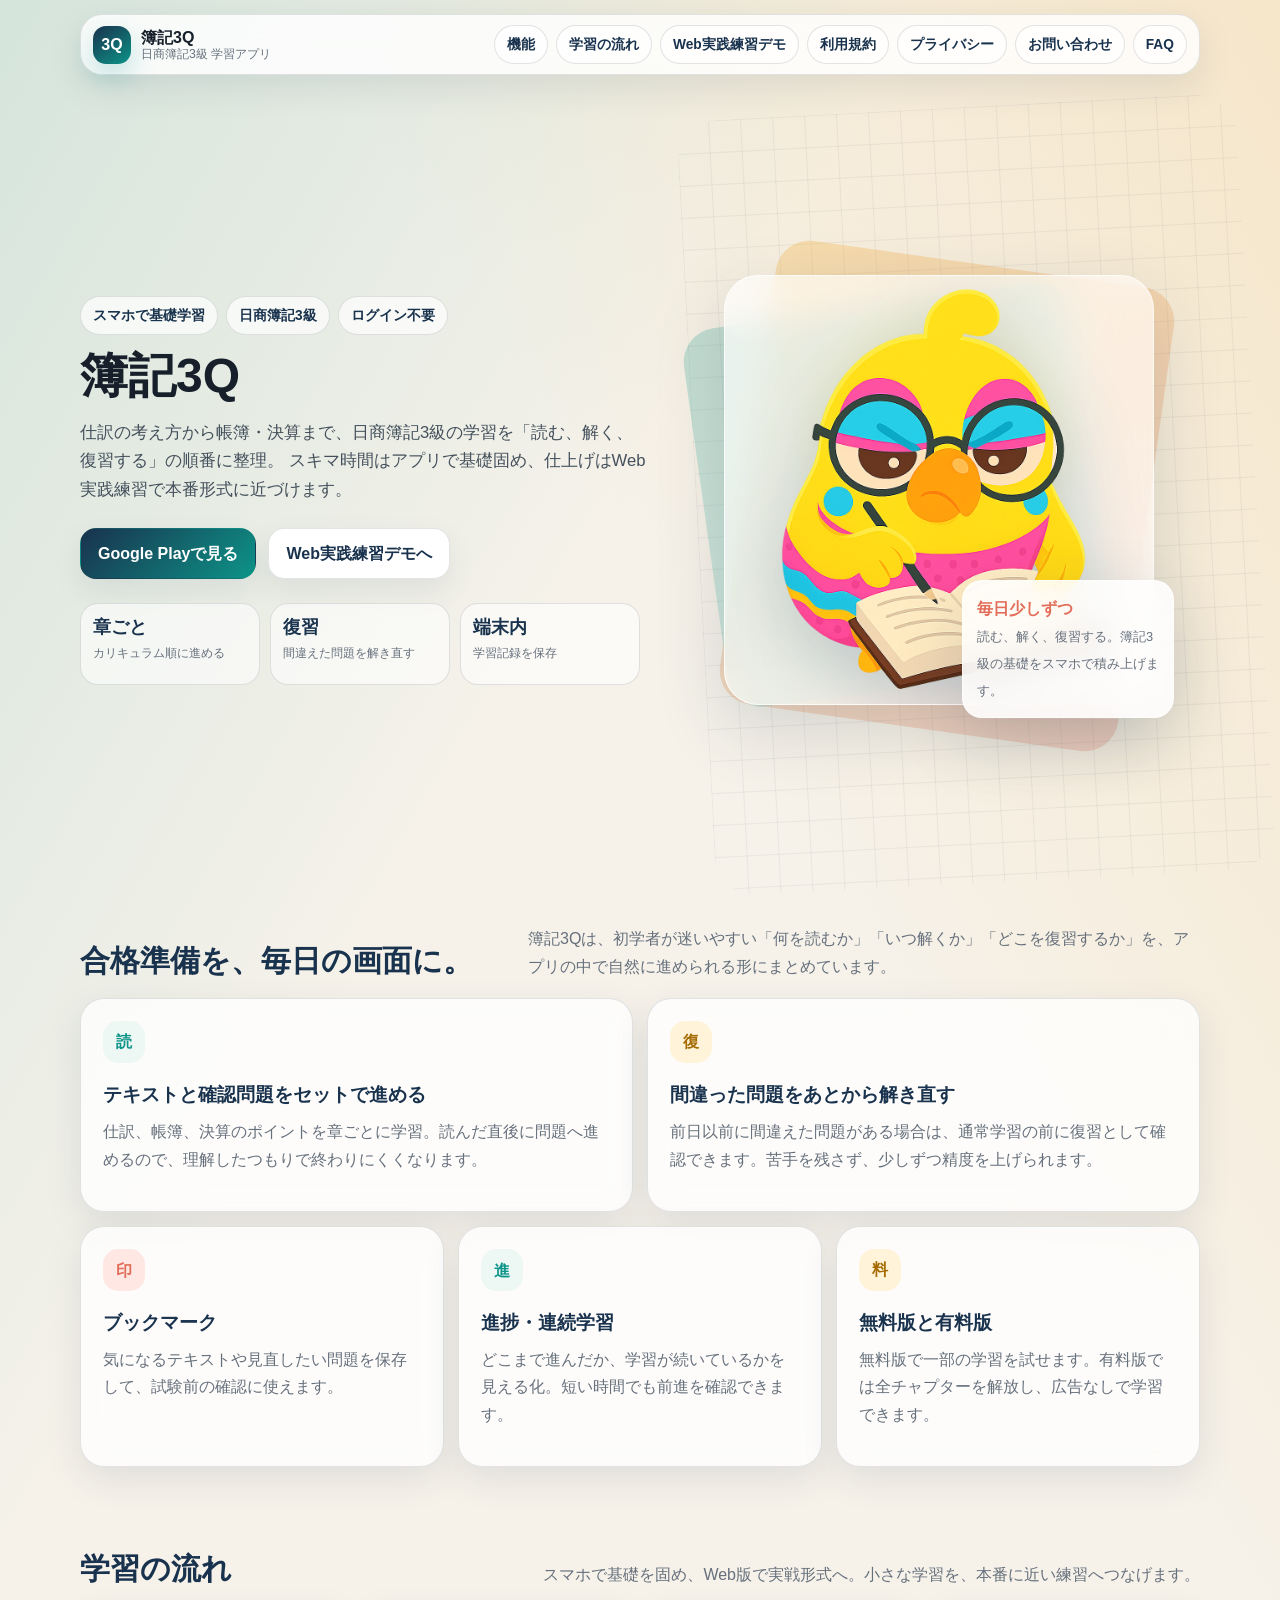
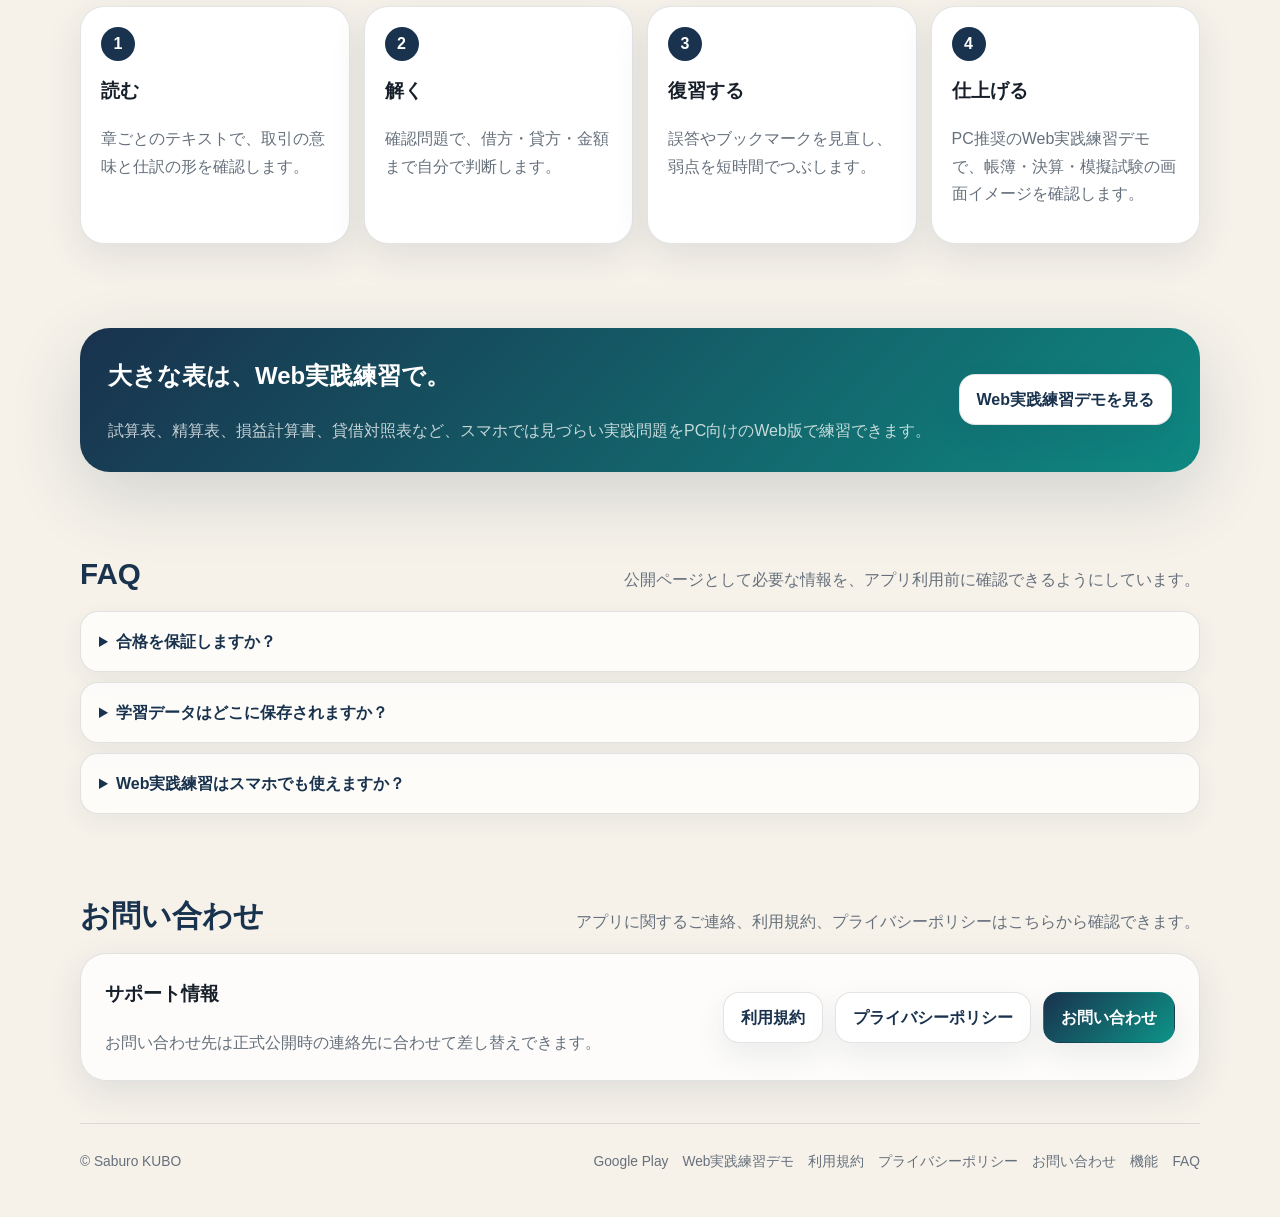
==== app.html @ 88e7c336 "Update web practice demo nav label" ====
<!doctype html>
<html lang="ja">
  <head>
    <meta charset="utf-8">
    <meta name="viewport" content="width=device-width, initial-scale=1, viewport-fit=cover">
    <meta name="color-scheme" content="light">
    <meta name="theme-color" content="#f6f2ea">
    <title>簿記3Q | スマホで学べる日商簿記3級アプリ</title>
    <meta
      name="description"
      content="簿記3Qは、日商簿記3級をスマホで基礎から学べる学習アプリです。カリキュラム学習、確認問題、復習、ブックマーク、Web実践練習への導線を備えています。"
    >
    <style>
      :root {
        color-scheme: light;
        --bg: #f6f2ea;
        --ink: #17202a;
        --muted: #66707c;
        --surface: rgba(255, 255, 255, 0.78);
        --surface-solid: #ffffff;
        --line: rgba(23, 32, 42, 0.12);
        --navy: #19324d;
        --teal: #0d9488;
        --amber: #f5b84b;
        --coral: #e26d5a;
        --mint: #bdebdc;
        --shadow: 0 24px 70px rgba(25, 50, 77, 0.16);
        --soft-shadow: 0 12px 36px rgba(25, 50, 77, 0.1);
      }

      * {
        box-sizing: border-box;
      }

      html {
        -webkit-text-size-adjust: 100%;
        text-size-adjust: 100%;
        scroll-behavior: smooth;
      }

      body {
        margin: 0;
        color: var(--ink);
        background:
          linear-gradient(120deg, rgba(13, 148, 136, 0.14), transparent 32%),
          linear-gradient(240deg, rgba(245, 184, 75, 0.2), transparent 34%),
          var(--bg);
        font-family: -apple-system, BlinkMacSystemFont, "Segoe UI", Roboto, Helvetica, Arial, "Hiragino Kaku Gothic ProN", "Noto Sans JP", "Yu Gothic", sans-serif;
        line-height: 1.7;
      }

      a {
        color: inherit;
        text-decoration: none;
      }

      a:hover {
        text-decoration: underline;
      }

      .wrap {
        width: min(1120px, calc(100% - 32px));
        margin: 0 auto;
      }

      .topbar {
        position: sticky;
        top: 12px;
        z-index: 10;
        display: flex;
        align-items: center;
        justify-content: space-between;
        gap: 16px;
        margin: 14px auto 0;
        padding: 10px 12px;
        border: 1px solid var(--line);
        border-radius: 22px;
        background: rgba(255, 255, 255, 0.82);
        box-shadow: var(--soft-shadow);
        backdrop-filter: blur(18px);
      }

      .brand {
        display: flex;
        align-items: center;
        gap: 10px;
        min-width: 0;
      }

      .mark {
        display: grid;
        flex: 0 0 auto;
        place-items: center;
        width: 38px;
        height: 38px;
        border-radius: 13px;
        color: #ffffff;
        background: linear-gradient(145deg, var(--navy), var(--teal));
        font-weight: 900;
        box-shadow: 0 12px 28px rgba(13, 148, 136, 0.24);
      }

      .brand-title {
        display: block;
        overflow: hidden;
        font-weight: 850;
        line-height: 1.2;
        text-overflow: ellipsis;
        white-space: nowrap;
      }

      .brand-sub {
        display: block;
        color: var(--muted);
        font-size: 0.76rem;
        line-height: 1.25;
      }

      .nav {
        display: flex;
        flex-wrap: wrap;
        justify-content: flex-end;
        gap: 8px;
      }

      .nav a,
      .chip {
        display: inline-flex;
        align-items: center;
        justify-content: center;
        gap: 7px;
        min-height: 36px;
        padding: 7px 12px;
        border: 1px solid var(--line);
        border-radius: 999px;
        background: rgba(255, 255, 255, 0.7);
        color: var(--navy);
        font-size: 0.86rem;
        font-weight: 750;
        white-space: nowrap;
      }

      .hero {
        position: relative;
        display: grid;
        grid-template-columns: minmax(0, 1fr);
        gap: 32px;
        min-height: calc(100vh - 92px);
        padding: 56px 0 34px;
        align-items: center;
      }

      .hero::before {
        position: absolute;
        inset: 32px -56px 0 auto;
        z-index: -1;
        width: min(560px, 70vw);
        border-radius: 42px;
        background:
          linear-gradient(rgba(25, 50, 77, 0.06) 1px, transparent 1px),
          linear-gradient(90deg, rgba(25, 50, 77, 0.06) 1px, transparent 1px);
        background-size: 32px 32px;
        content: "";
        transform: rotate(-3deg);
      }

      @media (min-width: 880px) {
        .hero {
          grid-template-columns: 1.04fr 0.96fr;
        }
      }

      .badge-row {
        display: flex;
        flex-wrap: wrap;
        gap: 8px;
        margin-bottom: 14px;
      }

      h1,
      h2,
      h3,
      p {
        margin-top: 0;
      }

      h1 {
        margin-bottom: 16px;
        max-width: 11ch;
        font-size: 3rem;
        line-height: 1.12;
        letter-spacing: 0;
      }

      .hero-copy {
        max-width: 42rem;
        margin-bottom: 22px;
        color: #44505c;
        font-size: 1.04rem;
      }

      .cta-row {
        display: flex;
        flex-wrap: wrap;
        gap: 12px;
        margin: 24px 0 18px;
      }

      .button {
        display: inline-flex;
        align-items: center;
        justify-content: center;
        gap: 8px;
        min-height: 48px;
        padding: 11px 17px;
        border: 1px solid var(--line);
        border-radius: 16px;
        background: var(--surface-solid);
        color: var(--navy);
        font-weight: 850;
        box-shadow: 0 12px 30px rgba(25, 50, 77, 0.08);
      }

      .button.primary {
        border-color: transparent;
        background: linear-gradient(135deg, var(--navy), var(--teal));
        color: #ffffff;
      }

      .trust {
        display: grid;
        grid-template-columns: repeat(3, minmax(0, 1fr));
        gap: 10px;
        max-width: 560px;
        margin-top: 24px;
      }

      .trust div {
        min-height: 82px;
        padding: 12px;
        border: 1px solid var(--line);
        border-radius: 18px;
        background: rgba(255, 255, 255, 0.58);
      }

      .trust b {
        display: block;
        color: var(--navy);
        font-size: 1.12rem;
        line-height: 1.25;
      }

      .trust span {
        color: var(--muted);
        font-size: 0.78rem;
      }

      .visual {
        display: grid;
        place-items: center;
      }

      .mascot-stage {
        position: relative;
        display: grid;
        place-items: center;
        width: min(100%, 470px);
        min-height: 540px;
      }

      .mascot-stage::before,
      .mascot-stage::after {
        position: absolute;
        border-radius: 34px;
        content: "";
      }

      .mascot-stage::before {
        inset: 42px 26px 30px 42px;
        background: linear-gradient(135deg, rgba(245, 184, 75, 0.34), rgba(226, 109, 90, 0.24));
        transform: rotate(8deg);
      }

      .mascot-stage::after {
        inset: 84px 80px 74px 0;
        background: linear-gradient(135deg, rgba(13, 148, 136, 0.22), rgba(189, 235, 220, 0.46));
        transform: rotate(-8deg);
      }

      .mascot-card {
        position: relative;
        z-index: 2;
        display: grid;
        place-items: center;
        width: min(430px, 88vw);
        aspect-ratio: 1;
        border: 1px solid rgba(255, 255, 255, 0.66);
        border-radius: 34px;
        background:
          radial-gradient(circle at 50% 38%, rgba(255, 238, 122, 0.45), transparent 44%),
          rgba(255, 255, 255, 0.62);
        box-shadow: var(--shadow);
        backdrop-filter: blur(16px);
        overflow: hidden;
      }

      .mascot-card img {
        display: block;
        width: 100%;
        height: 100%;
        object-fit: contain;
        filter: drop-shadow(0 24px 38px rgba(25, 50, 77, 0.22));
      }

      .mascot-note {
        position: absolute;
        z-index: 3;
        right: 0;
        bottom: 42px;
        width: min(212px, 48vw);
        padding: 14px;
        border: 1px solid rgba(255, 255, 255, 0.58);
        border-radius: 20px;
        background: rgba(255, 255, 255, 0.86);
        box-shadow: var(--shadow);
        backdrop-filter: blur(16px);
      }

      .mascot-note b {
        display: block;
        color: var(--coral);
      }

      .mascot-note span {
        color: var(--muted);
        font-size: 0.8rem;
      }

      .phone-stage {
        position: relative;
        width: min(100%, 430px);
        min-height: 560px;
      }

      .phone-stage::before,
      .phone-stage::after {
        position: absolute;
        border-radius: 28px;
        content: "";
      }

      .phone-stage::before {
        inset: 60px 22px 18px 66px;
        background: linear-gradient(135deg, rgba(226, 109, 90, 0.28), rgba(245, 184, 75, 0.3));
        transform: rotate(8deg);
      }

      .phone-stage::after {
        inset: 92px 92px 110px 0;
        background: linear-gradient(135deg, rgba(13, 148, 136, 0.22), rgba(189, 235, 220, 0.42));
        transform: rotate(-9deg);
      }

      .phone {
        position: relative;
        z-index: 2;
        width: min(322px, 86vw);
        margin: 0 auto;
        padding: 14px;
        border: 10px solid #111827;
        border-radius: 42px;
        background: #f8fafc;
        box-shadow: 0 34px 86px rgba(25, 50, 77, 0.28);
      }

      .speaker {
        width: 68px;
        height: 6px;
        margin: 0 auto 12px;
        border-radius: 999px;
        background: #202a36;
      }

      .app-screen {
        overflow: hidden;
        min-height: 506px;
        border-radius: 28px;
        background:
          linear-gradient(180deg, rgba(25, 50, 77, 0.96), rgba(25, 50, 77, 0.9) 34%, #f7f2e8 34%);
      }

      .screen-top {
        padding: 24px 18px 22px;
        color: #ffffff;
      }

      .screen-kicker {
        margin: 0 0 8px;
        color: rgba(255, 255, 255, 0.72);
        font-size: 0.76rem;
        font-weight: 750;
      }

      .screen-top h2 {
        margin: 0 0 16px;
        font-size: 1.38rem;
        line-height: 1.25;
      }

      .progress-ring {
        display: grid;
        place-items: center;
        width: 96px;
        height: 96px;
        margin-left: auto;
        border-radius: 50%;
        background:
          radial-gradient(circle at center, #19324d 0 54%, transparent 55%),
          conic-gradient(var(--amber) 0 72%, rgba(255, 255, 255, 0.2) 72% 100%);
        color: #ffffff;
        font-size: 1.5rem;
        font-weight: 900;
      }

      .screen-body {
        display: grid;
        gap: 10px;
        padding: 14px;
      }

      .lesson-card,
      .mini-card {
        border: 1px solid rgba(25, 50, 77, 0.1);
        border-radius: 18px;
        background: rgba(255, 255, 255, 0.9);
        box-shadow: 0 10px 24px rgba(25, 50, 77, 0.08);
      }

      .lesson-card {
        padding: 14px;
      }

      .lesson-card b,
      .mini-card b {
        display: block;
        color: var(--navy);
      }

      .lesson-card span,
      .mini-card span {
        color: var(--muted);
        font-size: 0.78rem;
      }

      .bars {
        display: grid;
        gap: 7px;
        margin-top: 12px;
      }

      .bar {
        height: 8px;
        overflow: hidden;
        border-radius: 999px;
        background: #e3e7ea;
      }

      .bar span {
        display: block;
        height: 100%;
        border-radius: inherit;
        background: linear-gradient(90deg, var(--teal), var(--amber));
      }

      .mini-grid {
        display: grid;
        grid-template-columns: 1fr 1fr;
        gap: 10px;
      }

      .mini-card {
        min-height: 96px;
        padding: 12px;
      }

      .float-note {
        position: absolute;
        z-index: 3;
        right: 0;
        bottom: 72px;
        width: min(190px, 46vw);
        padding: 14px;
        border: 1px solid rgba(255, 255, 255, 0.52);
        border-radius: 20px;
        background: rgba(255, 255, 255, 0.84);
        box-shadow: var(--shadow);
        backdrop-filter: blur(16px);
      }

      .float-note b {
        display: block;
        color: var(--coral);
      }

      .float-note span {
        color: var(--muted);
        font-size: 0.8rem;
      }

      .section {
        padding: 42px 0;
        scroll-margin-top: 100px;
      }

      .section-head {
        display: flex;
        align-items: end;
        justify-content: space-between;
        gap: 16px;
        margin-bottom: 18px;
      }

      .section-head h2 {
        margin-bottom: 0;
        color: var(--navy);
        font-size: 1.85rem;
        line-height: 1.25;
      }

      .section-head p {
        max-width: 42rem;
        margin-bottom: 0;
        color: var(--muted);
      }

      .feature-grid {
        display: grid;
        grid-template-columns: repeat(12, 1fr);
        gap: 14px;
      }

      .feature {
        grid-column: span 12;
        min-height: 210px;
        padding: 22px;
        border: 1px solid var(--line);
        border-radius: 24px;
        background: var(--surface);
        box-shadow: var(--soft-shadow);
        backdrop-filter: blur(14px);
      }

      .feature h3 {
        margin-bottom: 8px;
        color: var(--navy);
        font-size: 1.16rem;
      }

      .feature p,
      .flow p,
      details p {
        color: var(--muted);
      }

      .icon {
        display: grid;
        place-items: center;
        width: 42px;
        height: 42px;
        margin-bottom: 16px;
        border-radius: 15px;
        background: #edf7f4;
        color: var(--teal);
        font-weight: 900;
      }

      .icon.amber {
        background: #fff4d9;
        color: #a66c04;
      }

      .icon.coral {
        background: #ffe8e3;
        color: var(--coral);
      }

      @media (min-width: 760px) {
        .feature.span6 {
          grid-column: span 6;
        }

        .feature.span4 {
          grid-column: span 4;
        }
      }

      .flow-wrap {
        display: grid;
        grid-template-columns: 1fr;
        gap: 14px;
      }

      @media (min-width: 820px) {
        .flow-wrap {
          grid-template-columns: repeat(4, 1fr);
        }
      }

      .flow {
        position: relative;
        min-height: 180px;
        padding: 20px;
        border: 1px solid var(--line);
        border-radius: 24px;
        background: #ffffff;
        box-shadow: var(--soft-shadow);
      }

      .flow-num {
        display: inline-grid;
        place-items: center;
        width: 34px;
        height: 34px;
        margin-bottom: 14px;
        border-radius: 50%;
        background: var(--navy);
        color: #ffffff;
        font-weight: 900;
      }

      .practice-band {
        display: grid;
        grid-template-columns: 1fr;
        gap: 20px;
        align-items: center;
        padding: 28px;
        border-radius: 30px;
        background:
          linear-gradient(135deg, rgba(25, 50, 77, 0.94), rgba(13, 148, 136, 0.88)),
          var(--navy);
        color: #ffffff;
        box-shadow: var(--shadow);
      }

      @media (min-width: 820px) {
        .practice-band {
          grid-template-columns: 1fr auto;
        }
      }

      .practice-band p {
        margin-bottom: 0;
        color: rgba(255, 255, 255, 0.76);
      }

      .practice-band .button {
        min-width: 190px;
        background: #ffffff;
        color: var(--navy);
      }

      .faq-list {
        display: grid;
        gap: 10px;
      }

      details {
        border: 1px solid var(--line);
        border-radius: 18px;
        background: rgba(255, 255, 255, 0.72);
        box-shadow: 0 8px 24px rgba(25, 50, 77, 0.06);
      }

      summary {
        cursor: pointer;
        padding: 16px 18px;
        color: var(--navy);
        font-weight: 850;
      }

      details p {
        margin: 0;
        padding: 0 18px 18px;
      }

      .contact-panel {
        display: grid;
        grid-template-columns: 1fr;
        gap: 14px;
        padding: 24px;
        border: 1px solid var(--line);
        border-radius: 26px;
        background: rgba(255, 255, 255, 0.76);
        box-shadow: var(--soft-shadow);
      }

      @media (min-width: 760px) {
        .contact-panel {
          grid-template-columns: 1fr auto;
          align-items: center;
        }
      }

      .contact-panel p {
        margin-bottom: 0;
        color: var(--muted);
      }

      .footer {
        display: flex;
        flex-wrap: wrap;
        justify-content: space-between;
        gap: 14px;
        padding: 26px 0 44px;
        border-top: 1px solid var(--line);
        color: var(--muted);
        font-size: 0.86rem;
      }

      .footer-links {
        display: flex;
        flex-wrap: wrap;
        gap: 14px;
      }

      @media (max-width: 760px) {
        .topbar {
          align-items: flex-start;
          border-radius: 18px;
        }

        .nav {
          display: none;
        }

        .hero {
          min-height: auto;
          padding-top: 34px;
        }

        h1 {
          font-size: 2.2rem;
        }

        .trust {
          grid-template-columns: 1fr;
        }

        .phone-stage {
          min-height: 520px;
        }

        .mascot-stage {
          min-height: 440px;
        }

        .mascot-card {
          width: min(360px, 86vw);
          border-radius: 28px;
        }

        .mascot-note {
          right: 8px;
          bottom: 10px;
        }

        .float-note {
          right: 8px;
          bottom: 26px;
        }

        .section-head {
          display: block;
        }

        .section-head h2 {
          font-size: 1.55rem;
          margin-bottom: 8px;
        }
      }
    </style>
  </head>
  <body>
    <header class="wrap topbar">
      <a class="brand" href="#top" aria-label="簿記3Q トップへ">
        <span class="mark">3Q</span>
        <span>
          <span class="brand-title">簿記3Q</span>
          <span class="brand-sub">日商簿記3級 学習アプリ</span>
        </span>
      </a>
      <nav class="nav" aria-label="ページ内ナビゲーション">
        <a href="#features">機能</a>
        <a href="#flow">学習の流れ</a>
        <a href="#practice">Web実践練習デモ</a>
        <a href="terms.html">利用規約</a>
        <a href="privacy.html">プライバシー</a>
        <a href="#contact">お問い合わせ</a>
        <a href="#faq">FAQ</a>
      </nav>
    </header>

    <main id="top" class="wrap">
      <section class="hero" aria-labelledby="hero-title">
        <div>
          <div class="badge-row">
            <span class="chip">スマホで基礎学習</span>
            <span class="chip">日商簿記3級</span>
            <span class="chip">ログイン不要</span>
          </div>
          <h1 id="hero-title">簿記3Q</h1>
          <p class="hero-copy">
            仕訳の考え方から帳簿・決算まで、日商簿記3級の学習を「読む、解く、復習する」の順番に整理。
            スキマ時間はアプリで基礎固め、仕上げはWeb実践練習で本番形式に近づけます。
          </p>
          <div class="cta-row">
            <a class="button primary" href="https://play.google.com/store/search?q=%E7%B0%BF%E8%A8%983Q&c=apps">Google Playで見る</a>
            <a class="button" href="demo.html">Web実践練習デモへ</a>
          </div>
          <div class="trust" aria-label="アプリの特徴">
            <div>
              <b>章ごと</b>
              <span>カリキュラム順に進める</span>
            </div>
            <div>
              <b>復習</b>
              <span>間違えた問題を解き直す</span>
            </div>
            <div>
              <b>端末内</b>
              <span>学習記録を保存</span>
            </div>
          </div>
        </div>

        <div class="visual" aria-label="簿記3Qキャラクター画像">
          <div class="mascot-stage">
            <div class="mascot-card">
              <img src="nicosme_gariben.png" alt="簿記3Qの学習キャラクター">
            </div>
            <div class="mascot-note">
              <b>毎日少しずつ</b>
              <span>読む、解く、復習する。簿記3級の基礎をスマホで積み上げます。</span>
            </div>
          </div>
        </div>
      </section>

      <section id="features" class="section" aria-labelledby="features-title">
        <div class="section-head">
          <h2 id="features-title">合格準備を、毎日の画面に。</h2>
          <p>簿記3Qは、初学者が迷いやすい「何を読むか」「いつ解くか」「どこを復習するか」を、アプリの中で自然に進められる形にまとめています。</p>
        </div>
        <div class="feature-grid">
          <article class="feature span6">
            <span class="icon">読</span>
            <h3>テキストと確認問題をセットで進める</h3>
            <p>仕訳、帳簿、決算のポイントを章ごとに学習。読んだ直後に問題へ進めるので、理解したつもりで終わりにくくなります。</p>
          </article>
          <article class="feature span6">
            <span class="icon amber">復</span>
            <h3>間違った問題をあとから解き直す</h3>
            <p>前日以前に間違えた問題がある場合は、通常学習の前に復習として確認できます。苦手を残さず、少しずつ精度を上げられます。</p>
          </article>
          <article class="feature span4">
            <span class="icon coral">印</span>
            <h3>ブックマーク</h3>
            <p>気になるテキストや見直したい問題を保存して、試験前の確認に使えます。</p>
          </article>
          <article class="feature span4">
            <span class="icon">進</span>
            <h3>進捗・連続学習</h3>
            <p>どこまで進んだか、学習が続いているかを見える化。短い時間でも前進を確認できます。</p>
          </article>
          <article class="feature span4">
            <span class="icon amber">料</span>
            <h3>無料版と有料版</h3>
            <p>無料版で一部の学習を試せます。有料版では全チャプターを解放し、広告なしで学習できます。</p>
          </article>
        </div>
      </section>

      <section id="flow" class="section" aria-labelledby="flow-title">
        <div class="section-head">
          <h2 id="flow-title">学習の流れ</h2>
          <p>スマホで基礎を固め、Web版で実戦形式へ。小さな学習を、本番に近い練習へつなげます。</p>
        </div>
        <div class="flow-wrap">
          <article class="flow">
            <span class="flow-num">1</span>
            <h3>読む</h3>
            <p>章ごとのテキストで、取引の意味と仕訳の形を確認します。</p>
          </article>
          <article class="flow">
            <span class="flow-num">2</span>
            <h3>解く</h3>
            <p>確認問題で、借方・貸方・金額まで自分で判断します。</p>
          </article>
          <article class="flow">
            <span class="flow-num">3</span>
            <h3>復習する</h3>
            <p>誤答やブックマークを見直し、弱点を短時間でつぶします。</p>
          </article>
          <article class="flow">
            <span class="flow-num">4</span>
            <h3>仕上げる</h3>
            <p>PC推奨のWeb実践練習デモで、帳簿・決算・模擬試験の画面イメージを確認します。</p>
          </article>
        </div>
      </section>

      <section id="practice" class="section" aria-labelledby="practice-title">
        <div class="practice-band">
          <div>
            <h2 id="practice-title">大きな表は、Web実践練習で。</h2>
            <p>試算表、精算表、損益計算書、貸借対照表など、スマホでは見づらい実践問題をPC向けのWeb版で練習できます。</p>
          </div>
          <a class="button" href="demo.html">Web実践練習デモを見る</a>
        </div>
      </section>

      <section id="faq" class="section" aria-labelledby="faq-title">
        <div class="section-head">
          <h2 id="faq-title">FAQ</h2>
          <p>公開ページとして必要な情報を、アプリ利用前に確認できるようにしています。</p>
        </div>
        <div class="faq-list">
          <details>
            <summary>合格を保証しますか？</summary>
            <p>本アプリは学習支援を目的としています。合格を保証するものではありません。</p>
          </details>
          <details>
            <summary>学習データはどこに保存されますか？</summary>
            <p>進捗、ブックマーク、復習履歴などは端末内に保存されます。ログインは不要です。</p>
          </details>
          <details>
            <summary>Web実践練習はスマホでも使えますか？</summary>
            <p>利用はできますが、表を使う問題が多いためPCなど大きな画面での利用をおすすめします。</p>
          </details>
        </div>
      </section>

      <section id="contact" class="section" aria-labelledby="contact-title">
        <div class="section-head">
          <h2 id="contact-title">お問い合わせ</h2>
          <p>アプリに関するご連絡、利用規約、プライバシーポリシーはこちらから確認できます。</p>
        </div>
        <div class="contact-panel">
          <div>
            <h3>サポート情報</h3>
            <p>お問い合わせ先は正式公開時の連絡先に合わせて差し替えできます。</p>
          </div>
          <div class="cta-row" style="margin: 0;">
            <a class="button" href="terms.html">利用規約</a>
            <a class="button" href="privacy.html">プライバシーポリシー</a>
            <a class="button primary" href="#contact">お問い合わせ</a>
          </div>
        </div>
      </section>
    </main>

    <footer class="wrap footer">
      <div>© Saburo KUBO</div>
      <div class="footer-links">
        <a href="https://play.google.com/store/search?q=%E7%B0%BF%E8%A8%983Q&c=apps">Google Play</a>
        <a href="demo.html">Web実践練習デモ</a>
        <a href="terms.html">利用規約</a>
        <a href="privacy.html">プライバシーポリシー</a>
        <a href="#contact">お問い合わせ</a>
        <a href="#features">機能</a>
        <a href="#faq">FAQ</a>
      </div>
    </footer>
  </body>
</html>
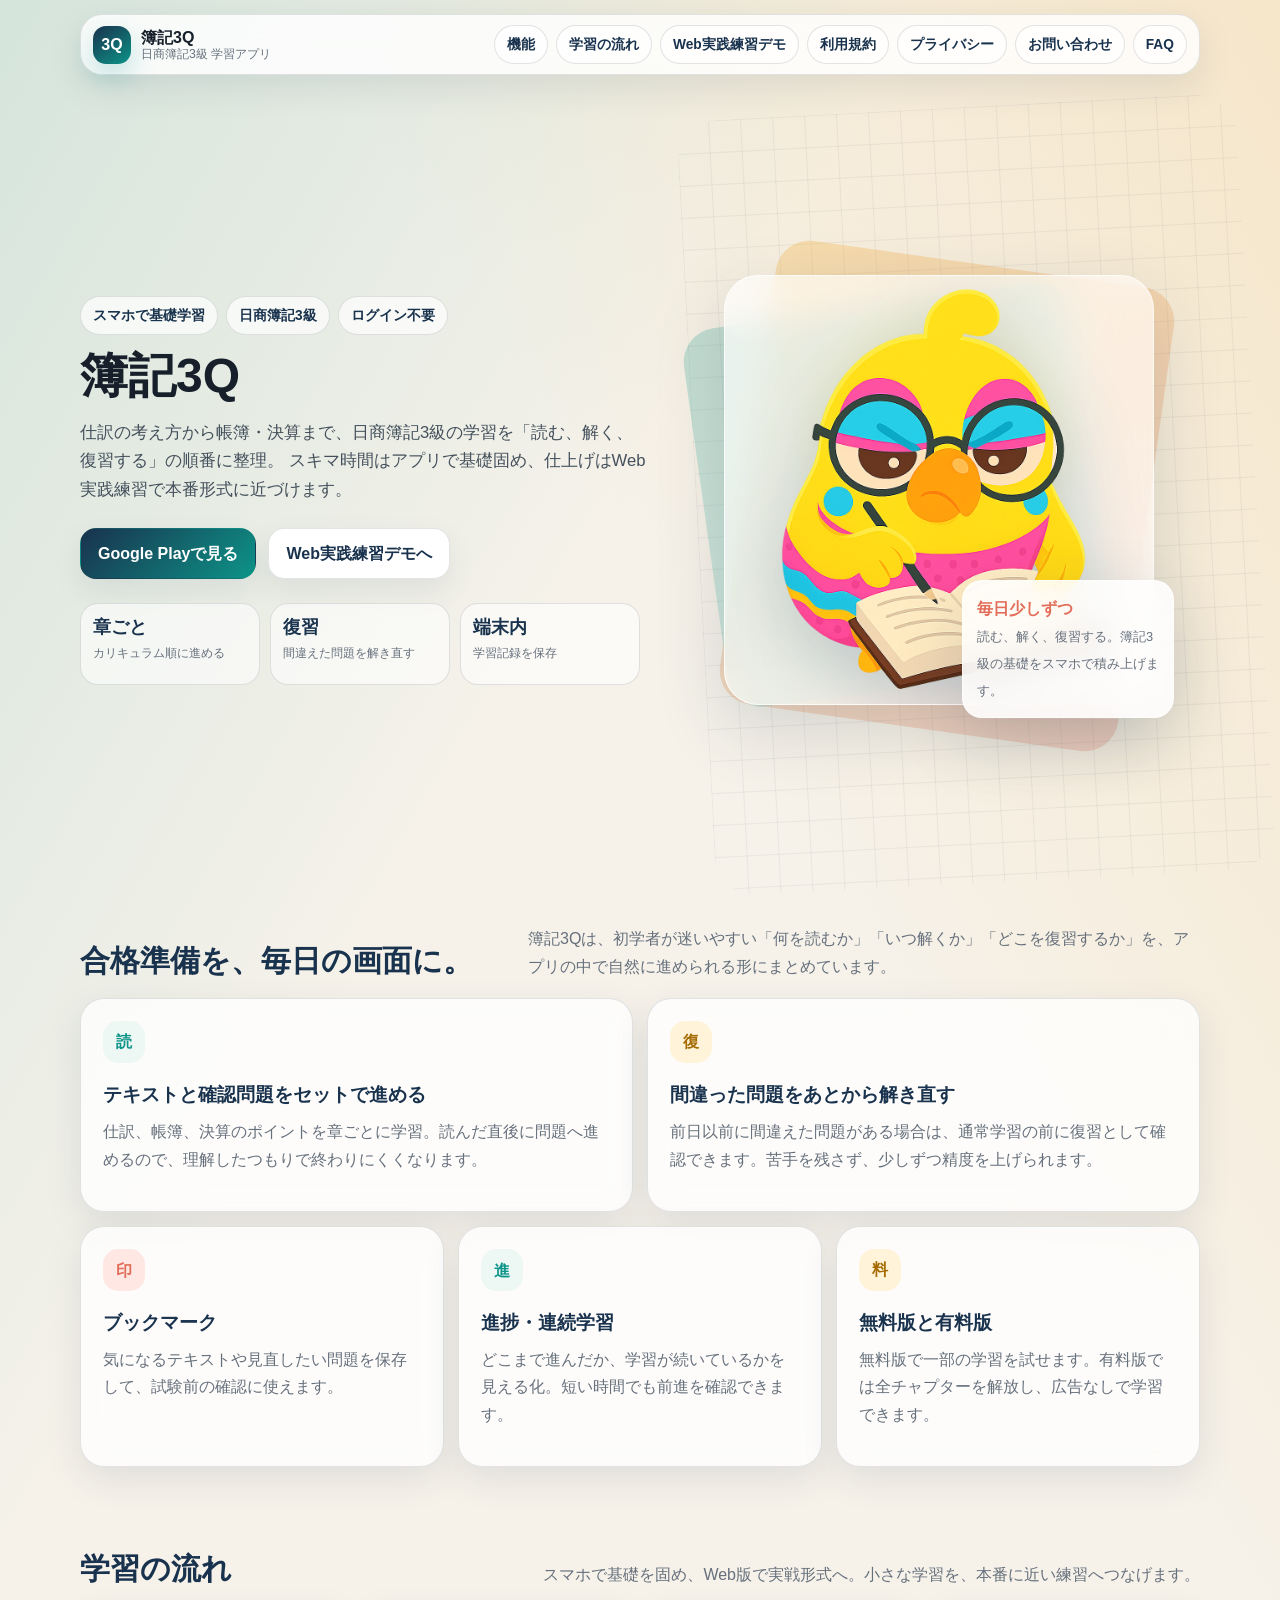
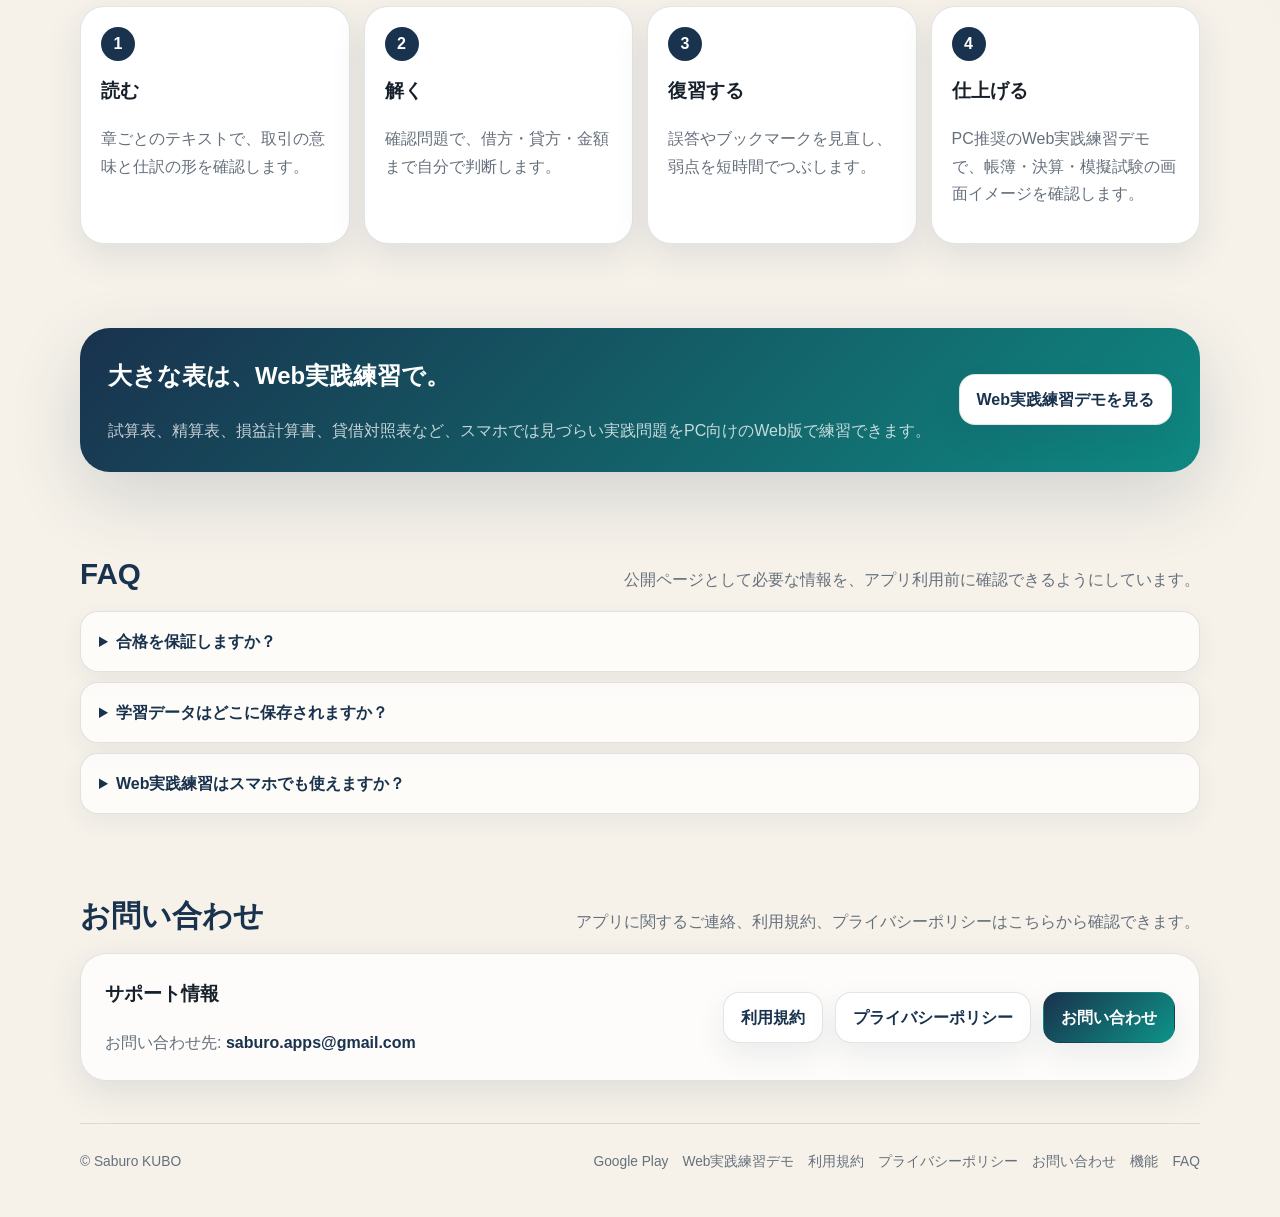
==== commit b838819c: "Update contact email links" ====
--- a/app.html
+++ b/app.html
@@ -706,6 +706,11 @@
         color: var(--muted);
       }
 
+      .contact-mail {
+        color: var(--navy);
+        font-weight: 850;
+      }
+
       .footer {
         display: flex;
         flex-wrap: wrap;
@@ -795,7 +800,7 @@
         <a href="#practice">Web実践練習デモ</a>
         <a href="terms.html">利用規約</a>
         <a href="privacy.html">プライバシー</a>
-        <a href="#contact">お問い合わせ</a>
+        <a href="mailto:saburo.apps@gmail.com?subject=%E7%B0%BF%E8%A8%983Q%E3%81%AE%E3%81%8A%E5%95%8F%E3%81%84%E5%90%88%E3%82%8F%E3%81%9B&body=%E3%81%8A%E5%95%8F%E3%81%84%E5%90%88%E3%82%8F%E3%81%9B%E5%86%85%E5%AE%B9%3A%0A%0A%0A---%0A%E3%82%A2%E3%83%97%E3%83%AA%E5%90%8D%3A%20%E7%B0%BF%E8%A8%983Q%0A%E3%82%A2%E3%83%97%E3%83%AA%E3%83%90%E3%83%BC%E3%82%B8%E3%83%A7%E3%83%B3%3A%20%0A%E7%AB%AF%E6%9C%AB%3A%20%0AOS%3A%20">お問い合わせ</a>
         <a href="#faq">FAQ</a>
       </nav>
     </header>
@@ -948,12 +953,12 @@
         <div class="contact-panel">
           <div>
             <h3>サポート情報</h3>
-            <p>お問い合わせ先は正式公開時の連絡先に合わせて差し替えできます。</p>
+            <p>お問い合わせ先: <a class="contact-mail" href="mailto:saburo.apps@gmail.com?subject=%E7%B0%BF%E8%A8%983Q%E3%81%AE%E3%81%8A%E5%95%8F%E3%81%84%E5%90%88%E3%82%8F%E3%81%9B&body=%E3%81%8A%E5%95%8F%E3%81%84%E5%90%88%E3%82%8F%E3%81%9B%E5%86%85%E5%AE%B9%3A%0A%0A%0A---%0A%E3%82%A2%E3%83%97%E3%83%AA%E5%90%8D%3A%20%E7%B0%BF%E8%A8%983Q%0A%E3%82%A2%E3%83%97%E3%83%AA%E3%83%90%E3%83%BC%E3%82%B8%E3%83%A7%E3%83%B3%3A%20%0A%E7%AB%AF%E6%9C%AB%3A%20%0AOS%3A%20">saburo.apps@gmail.com</a></p>
           </div>
           <div class="cta-row" style="margin: 0;">
             <a class="button" href="terms.html">利用規約</a>
             <a class="button" href="privacy.html">プライバシーポリシー</a>
-            <a class="button primary" href="#contact">お問い合わせ</a>
+            <a class="button primary" href="mailto:saburo.apps@gmail.com?subject=%E7%B0%BF%E8%A8%983Q%E3%81%AE%E3%81%8A%E5%95%8F%E3%81%84%E5%90%88%E3%82%8F%E3%81%9B&body=%E3%81%8A%E5%95%8F%E3%81%84%E5%90%88%E3%82%8F%E3%81%9B%E5%86%85%E5%AE%B9%3A%0A%0A%0A---%0A%E3%82%A2%E3%83%97%E3%83%AA%E5%90%8D%3A%20%E7%B0%BF%E8%A8%983Q%0A%E3%82%A2%E3%83%97%E3%83%AA%E3%83%90%E3%83%BC%E3%82%B8%E3%83%A7%E3%83%B3%3A%20%0A%E7%AB%AF%E6%9C%AB%3A%20%0AOS%3A%20">お問い合わせ</a>
           </div>
         </div>
       </section>
@@ -966,7 +971,7 @@
         <a href="demo.html">Web実践練習デモ</a>
         <a href="terms.html">利用規約</a>
         <a href="privacy.html">プライバシーポリシー</a>
-        <a href="#contact">お問い合わせ</a>
+        <a href="mailto:saburo.apps@gmail.com?subject=%E7%B0%BF%E8%A8%983Q%E3%81%AE%E3%81%8A%E5%95%8F%E3%81%84%E5%90%88%E3%82%8F%E3%81%9B&body=%E3%81%8A%E5%95%8F%E3%81%84%E5%90%88%E3%82%8F%E3%81%9B%E5%86%85%E5%AE%B9%3A%0A%0A%0A---%0A%E3%82%A2%E3%83%97%E3%83%AA%E5%90%8D%3A%20%E7%B0%BF%E8%A8%983Q%0A%E3%82%A2%E3%83%97%E3%83%AA%E3%83%90%E3%83%BC%E3%82%B8%E3%83%A7%E3%83%B3%3A%20%0A%E7%AB%AF%E6%9C%AB%3A%20%0AOS%3A%20">お問い合わせ</a>
         <a href="#features">機能</a>
         <a href="#faq">FAQ</a>
       </div>
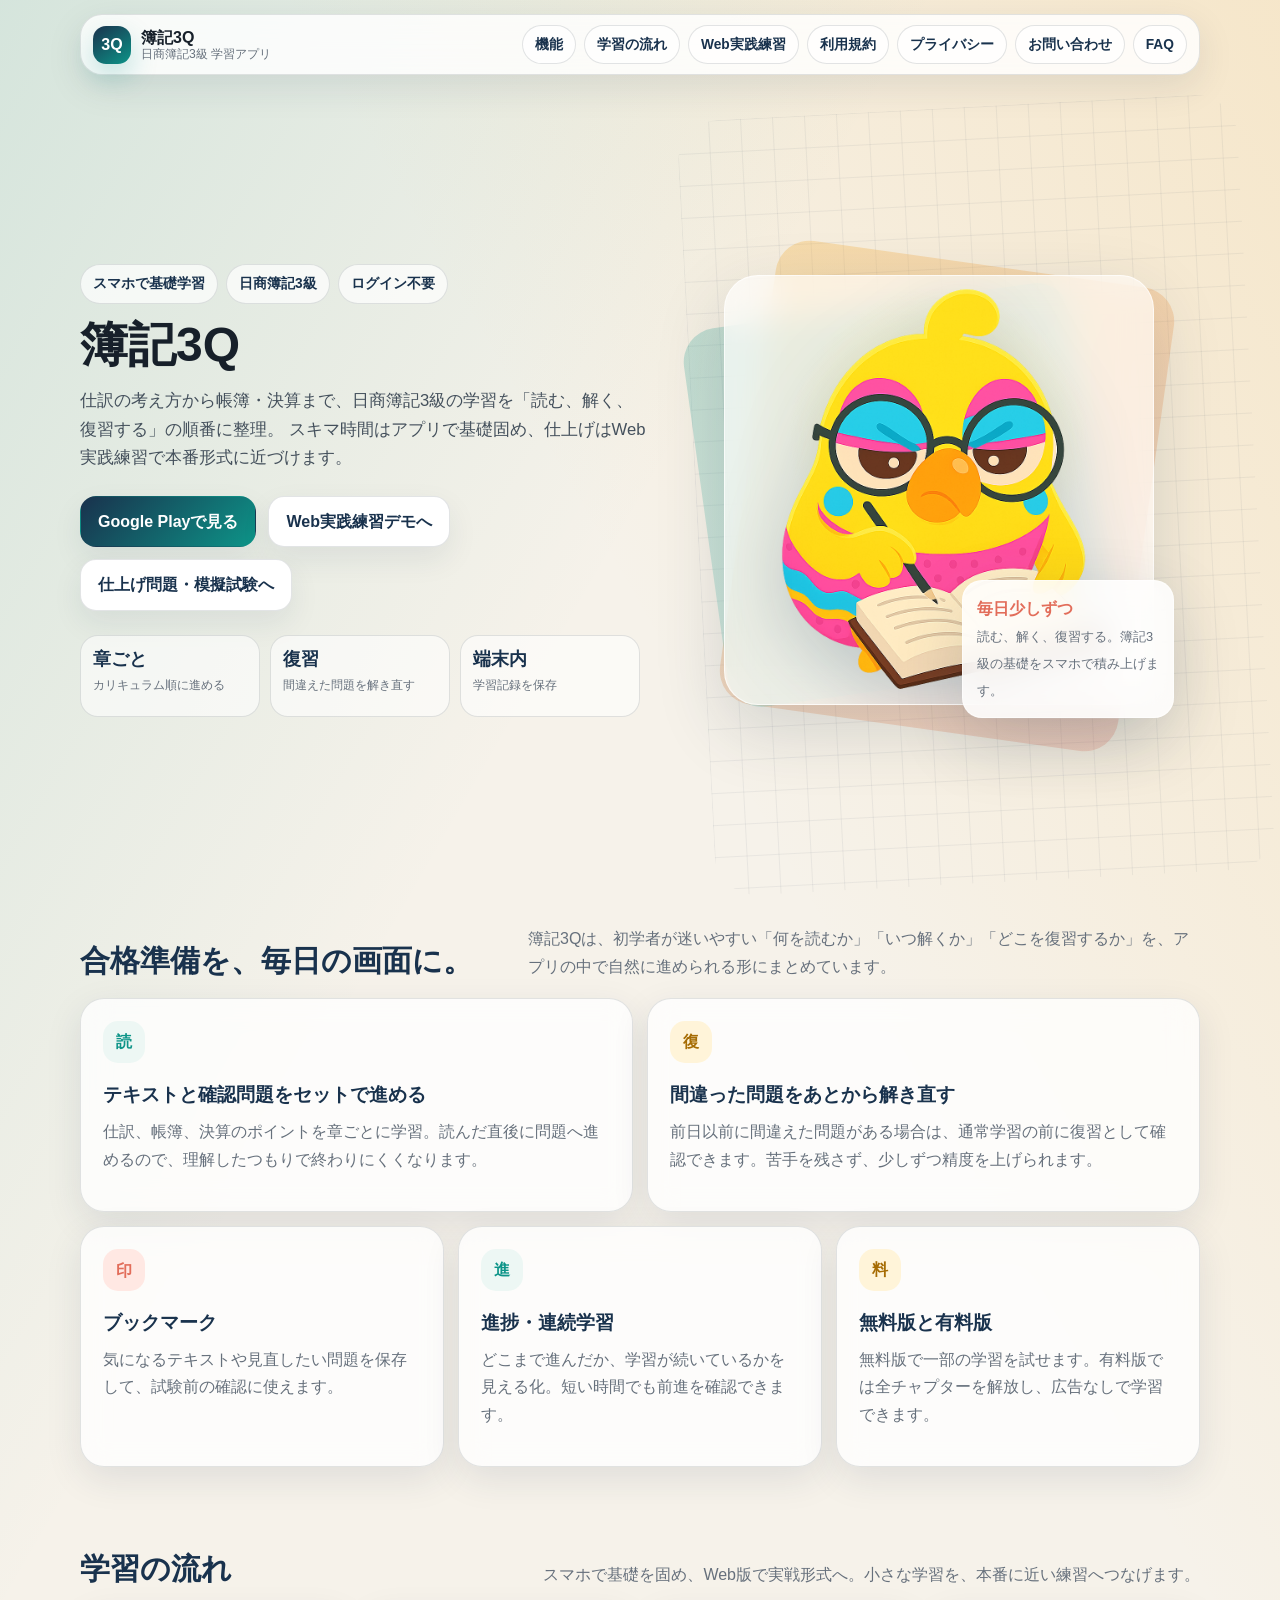
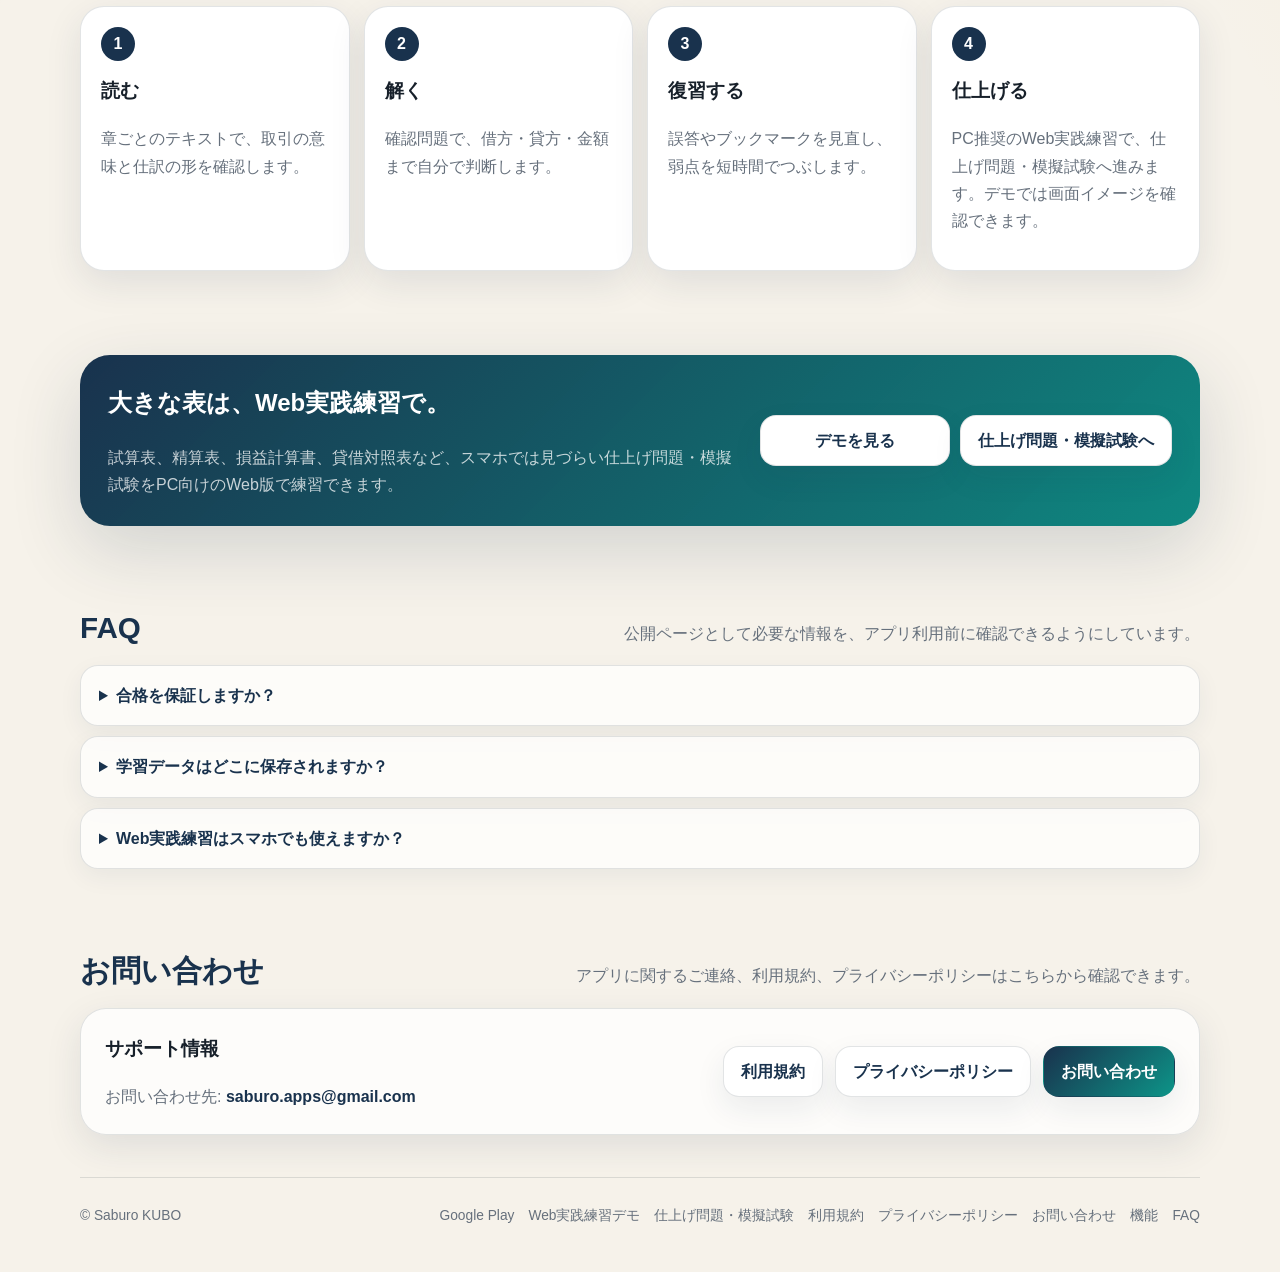
==== commit 6c8c6624: "Add mock exam links to web demo" ====
--- a/app.html
+++ b/app.html
@@ -659,6 +659,19 @@
         color: var(--navy);
       }
 
+      .practice-actions {
+        display: flex;
+        flex-wrap: wrap;
+        gap: 10px;
+        justify-content: flex-start;
+      }
+
+      @media (min-width: 820px) {
+        .practice-actions {
+          justify-content: flex-end;
+        }
+      }
+
       .faq-list {
         display: grid;
         gap: 10px;
@@ -797,10 +810,10 @@
       <nav class="nav" aria-label="ページ内ナビゲーション">
         <a href="#features">機能</a>
         <a href="#flow">学習の流れ</a>
-        <a href="#practice">Web実践練習デモ</a>
+        <a href="#practice">Web実践練習</a>
         <a href="terms.html">利用規約</a>
         <a href="privacy.html">プライバシー</a>
-        <a href="mailto:saburo.apps@gmail.com?subject=%E7%B0%BF%E8%A8%983Q%E3%81%AE%E3%81%8A%E5%95%8F%E3%81%84%E5%90%88%E3%82%8F%E3%81%9B&body=%E3%81%8A%E5%95%8F%E3%81%84%E5%90%88%E3%82%8F%E3%81%9B%E5%86%85%E5%AE%B9%3A%0A%0A%0A---%0A%E3%82%A2%E3%83%97%E3%83%AA%E5%90%8D%3A%20%E7%B0%BF%E8%A8%983Q%0A%E3%82%A2%E3%83%97%E3%83%AA%E3%83%90%E3%83%BC%E3%82%B8%E3%83%A7%E3%83%B3%3A%20%0A%E7%AB%AF%E6%9C%AB%3A%20%0AOS%3A%20">お問い合わせ</a>
+        <a href="mailto:saburo.apps@gmail.com?subject=%E7%B0%BF%E8%A8%983Q%E3%81%AE%E3%81%8A%E5%95%8F%E3%81%84%E5%90%88%E3%82%8F%E3%81%9B&body=web%E3%82%B5%E3%82%A4%E3%83%88%E3%81%8B%E3%82%89%E3%81%AE%E3%81%8A%E5%95%8F%E3%81%84%E5%90%88%E3%82%8F%E3%81%9B%0A%E4%BB%A5%E4%B8%8B%E3%81%AE%E5%86%85%E5%AE%B9%E3%81%8C%E5%88%86%E3%81%8B%E3%82%8A%E3%81%BE%E3%81%97%E3%81%9F%E3%82%89%E3%81%8A%E7%9F%A5%E3%82%89%E3%81%9B%E3%81%8F%E3%81%A0%E3%81%95%E3%81%84%0A%E3%82%A2%E3%83%97%E3%83%AA%E5%90%8D%EF%BC%9A%E7%B0%BF%E8%A8%983Q%0A%E3%82%A2%E3%83%97%E3%83%AA%E3%83%90%E3%83%BC%E3%82%B8%E3%83%A7%E3%83%B3%EF%BC%9A%0A%E7%AB%AF%E6%9C%AB%EF%BC%9A%0AOS%EF%BC%9A">お問い合わせ</a>
         <a href="#faq">FAQ</a>
       </nav>
     </header>
@@ -821,6 +834,7 @@
           <div class="cta-row">
             <a class="button primary" href="https://play.google.com/store/search?q=%E7%B0%BF%E8%A8%983Q&c=apps">Google Playで見る</a>
             <a class="button" href="demo.html">Web実践練習デモへ</a>
+            <a class="button" href="index.html">仕上げ問題・模擬試験へ</a>
           </div>
           <div class="trust" aria-label="アプリの特徴">
             <div>
@@ -909,7 +923,7 @@
           <article class="flow">
             <span class="flow-num">4</span>
             <h3>仕上げる</h3>
-            <p>PC推奨のWeb実践練習デモで、帳簿・決算・模擬試験の画面イメージを確認します。</p>
+            <p>PC推奨のWeb実践練習で、仕上げ問題・模擬試験へ進みます。デモでは画面イメージを確認できます。</p>
           </article>
         </div>
       </section>
@@ -918,9 +932,12 @@
         <div class="practice-band">
           <div>
             <h2 id="practice-title">大きな表は、Web実践練習で。</h2>
-            <p>試算表、精算表、損益計算書、貸借対照表など、スマホでは見づらい実践問題をPC向けのWeb版で練習できます。</p>
+            <p>試算表、精算表、損益計算書、貸借対照表など、スマホでは見づらい仕上げ問題・模擬試験をPC向けのWeb版で練習できます。</p>
           </div>
-          <a class="button" href="demo.html">Web実践練習デモを見る</a>
+          <div class="practice-actions">
+            <a class="button" href="demo.html">デモを見る</a>
+            <a class="button" href="index.html">仕上げ問題・模擬試験へ</a>
+          </div>
         </div>
       </section>
 
@@ -953,12 +970,12 @@
         <div class="contact-panel">
           <div>
             <h3>サポート情報</h3>
-            <p>お問い合わせ先: <a class="contact-mail" href="mailto:saburo.apps@gmail.com?subject=%E7%B0%BF%E8%A8%983Q%E3%81%AE%E3%81%8A%E5%95%8F%E3%81%84%E5%90%88%E3%82%8F%E3%81%9B&body=%E3%81%8A%E5%95%8F%E3%81%84%E5%90%88%E3%82%8F%E3%81%9B%E5%86%85%E5%AE%B9%3A%0A%0A%0A---%0A%E3%82%A2%E3%83%97%E3%83%AA%E5%90%8D%3A%20%E7%B0%BF%E8%A8%983Q%0A%E3%82%A2%E3%83%97%E3%83%AA%E3%83%90%E3%83%BC%E3%82%B8%E3%83%A7%E3%83%B3%3A%20%0A%E7%AB%AF%E6%9C%AB%3A%20%0AOS%3A%20">saburo.apps@gmail.com</a></p>
+            <p>お問い合わせ先: <a class="contact-mail" href="mailto:saburo.apps@gmail.com?subject=%E7%B0%BF%E8%A8%983Q%E3%81%AE%E3%81%8A%E5%95%8F%E3%81%84%E5%90%88%E3%82%8F%E3%81%9B&body=web%E3%82%B5%E3%82%A4%E3%83%88%E3%81%8B%E3%82%89%E3%81%AE%E3%81%8A%E5%95%8F%E3%81%84%E5%90%88%E3%82%8F%E3%81%9B%0A%E4%BB%A5%E4%B8%8B%E3%81%AE%E5%86%85%E5%AE%B9%E3%81%8C%E5%88%86%E3%81%8B%E3%82%8A%E3%81%BE%E3%81%97%E3%81%9F%E3%82%89%E3%81%8A%E7%9F%A5%E3%82%89%E3%81%9B%E3%81%8F%E3%81%A0%E3%81%95%E3%81%84%0A%E3%82%A2%E3%83%97%E3%83%AA%E5%90%8D%EF%BC%9A%E7%B0%BF%E8%A8%983Q%0A%E3%82%A2%E3%83%97%E3%83%AA%E3%83%90%E3%83%BC%E3%82%B8%E3%83%A7%E3%83%B3%EF%BC%9A%0A%E7%AB%AF%E6%9C%AB%EF%BC%9A%0AOS%EF%BC%9A">saburo.apps@gmail.com</a></p>
           </div>
           <div class="cta-row" style="margin: 0;">
             <a class="button" href="terms.html">利用規約</a>
             <a class="button" href="privacy.html">プライバシーポリシー</a>
-            <a class="button primary" href="mailto:saburo.apps@gmail.com?subject=%E7%B0%BF%E8%A8%983Q%E3%81%AE%E3%81%8A%E5%95%8F%E3%81%84%E5%90%88%E3%82%8F%E3%81%9B&body=%E3%81%8A%E5%95%8F%E3%81%84%E5%90%88%E3%82%8F%E3%81%9B%E5%86%85%E5%AE%B9%3A%0A%0A%0A---%0A%E3%82%A2%E3%83%97%E3%83%AA%E5%90%8D%3A%20%E7%B0%BF%E8%A8%983Q%0A%E3%82%A2%E3%83%97%E3%83%AA%E3%83%90%E3%83%BC%E3%82%B8%E3%83%A7%E3%83%B3%3A%20%0A%E7%AB%AF%E6%9C%AB%3A%20%0AOS%3A%20">お問い合わせ</a>
+            <a class="button primary" href="mailto:saburo.apps@gmail.com?subject=%E7%B0%BF%E8%A8%983Q%E3%81%AE%E3%81%8A%E5%95%8F%E3%81%84%E5%90%88%E3%82%8F%E3%81%9B&body=web%E3%82%B5%E3%82%A4%E3%83%88%E3%81%8B%E3%82%89%E3%81%AE%E3%81%8A%E5%95%8F%E3%81%84%E5%90%88%E3%82%8F%E3%81%9B%0A%E4%BB%A5%E4%B8%8B%E3%81%AE%E5%86%85%E5%AE%B9%E3%81%8C%E5%88%86%E3%81%8B%E3%82%8A%E3%81%BE%E3%81%97%E3%81%9F%E3%82%89%E3%81%8A%E7%9F%A5%E3%82%89%E3%81%9B%E3%81%8F%E3%81%A0%E3%81%95%E3%81%84%0A%E3%82%A2%E3%83%97%E3%83%AA%E5%90%8D%EF%BC%9A%E7%B0%BF%E8%A8%983Q%0A%E3%82%A2%E3%83%97%E3%83%AA%E3%83%90%E3%83%BC%E3%82%B8%E3%83%A7%E3%83%B3%EF%BC%9A%0A%E7%AB%AF%E6%9C%AB%EF%BC%9A%0AOS%EF%BC%9A">お問い合わせ</a>
           </div>
         </div>
       </section>
@@ -969,9 +986,10 @@
       <div class="footer-links">
         <a href="https://play.google.com/store/search?q=%E7%B0%BF%E8%A8%983Q&c=apps">Google Play</a>
         <a href="demo.html">Web実践練習デモ</a>
+        <a href="index.html">仕上げ問題・模擬試験</a>
         <a href="terms.html">利用規約</a>
         <a href="privacy.html">プライバシーポリシー</a>
-        <a href="mailto:saburo.apps@gmail.com?subject=%E7%B0%BF%E8%A8%983Q%E3%81%AE%E3%81%8A%E5%95%8F%E3%81%84%E5%90%88%E3%82%8F%E3%81%9B&body=%E3%81%8A%E5%95%8F%E3%81%84%E5%90%88%E3%82%8F%E3%81%9B%E5%86%85%E5%AE%B9%3A%0A%0A%0A---%0A%E3%82%A2%E3%83%97%E3%83%AA%E5%90%8D%3A%20%E7%B0%BF%E8%A8%983Q%0A%E3%82%A2%E3%83%97%E3%83%AA%E3%83%90%E3%83%BC%E3%82%B8%E3%83%A7%E3%83%B3%3A%20%0A%E7%AB%AF%E6%9C%AB%3A%20%0AOS%3A%20">お問い合わせ</a>
+        <a href="mailto:saburo.apps@gmail.com?subject=%E7%B0%BF%E8%A8%983Q%E3%81%AE%E3%81%8A%E5%95%8F%E3%81%84%E5%90%88%E3%82%8F%E3%81%9B&body=web%E3%82%B5%E3%82%A4%E3%83%88%E3%81%8B%E3%82%89%E3%81%AE%E3%81%8A%E5%95%8F%E3%81%84%E5%90%88%E3%82%8F%E3%81%9B%0A%E4%BB%A5%E4%B8%8B%E3%81%AE%E5%86%85%E5%AE%B9%E3%81%8C%E5%88%86%E3%81%8B%E3%82%8A%E3%81%BE%E3%81%97%E3%81%9F%E3%82%89%E3%81%8A%E7%9F%A5%E3%82%89%E3%81%9B%E3%81%8F%E3%81%A0%E3%81%95%E3%81%84%0A%E3%82%A2%E3%83%97%E3%83%AA%E5%90%8D%EF%BC%9A%E7%B0%BF%E8%A8%983Q%0A%E3%82%A2%E3%83%97%E3%83%AA%E3%83%90%E3%83%BC%E3%82%B8%E3%83%A7%E3%83%B3%EF%BC%9A%0A%E7%AB%AF%E6%9C%AB%EF%BC%9A%0AOS%EF%BC%9A">お問い合わせ</a>
         <a href="#features">機能</a>
         <a href="#faq">FAQ</a>
       </div>
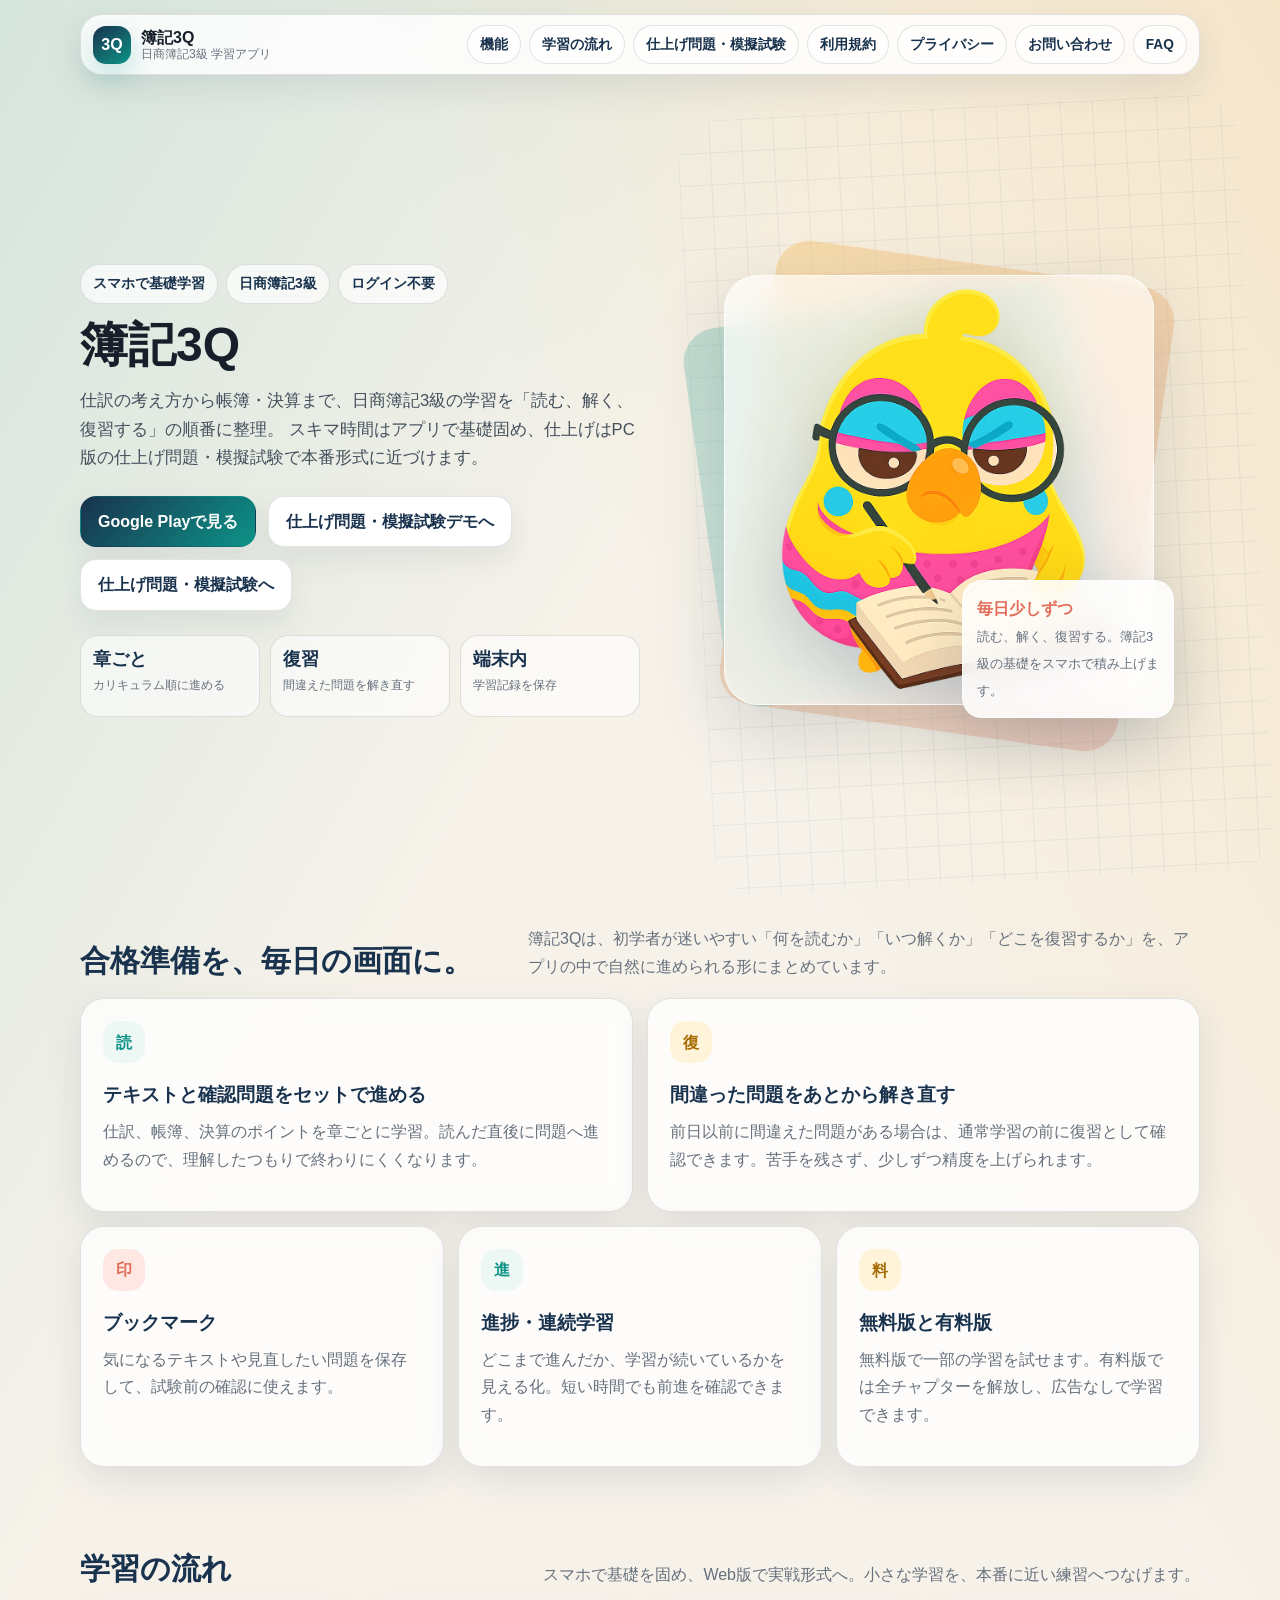
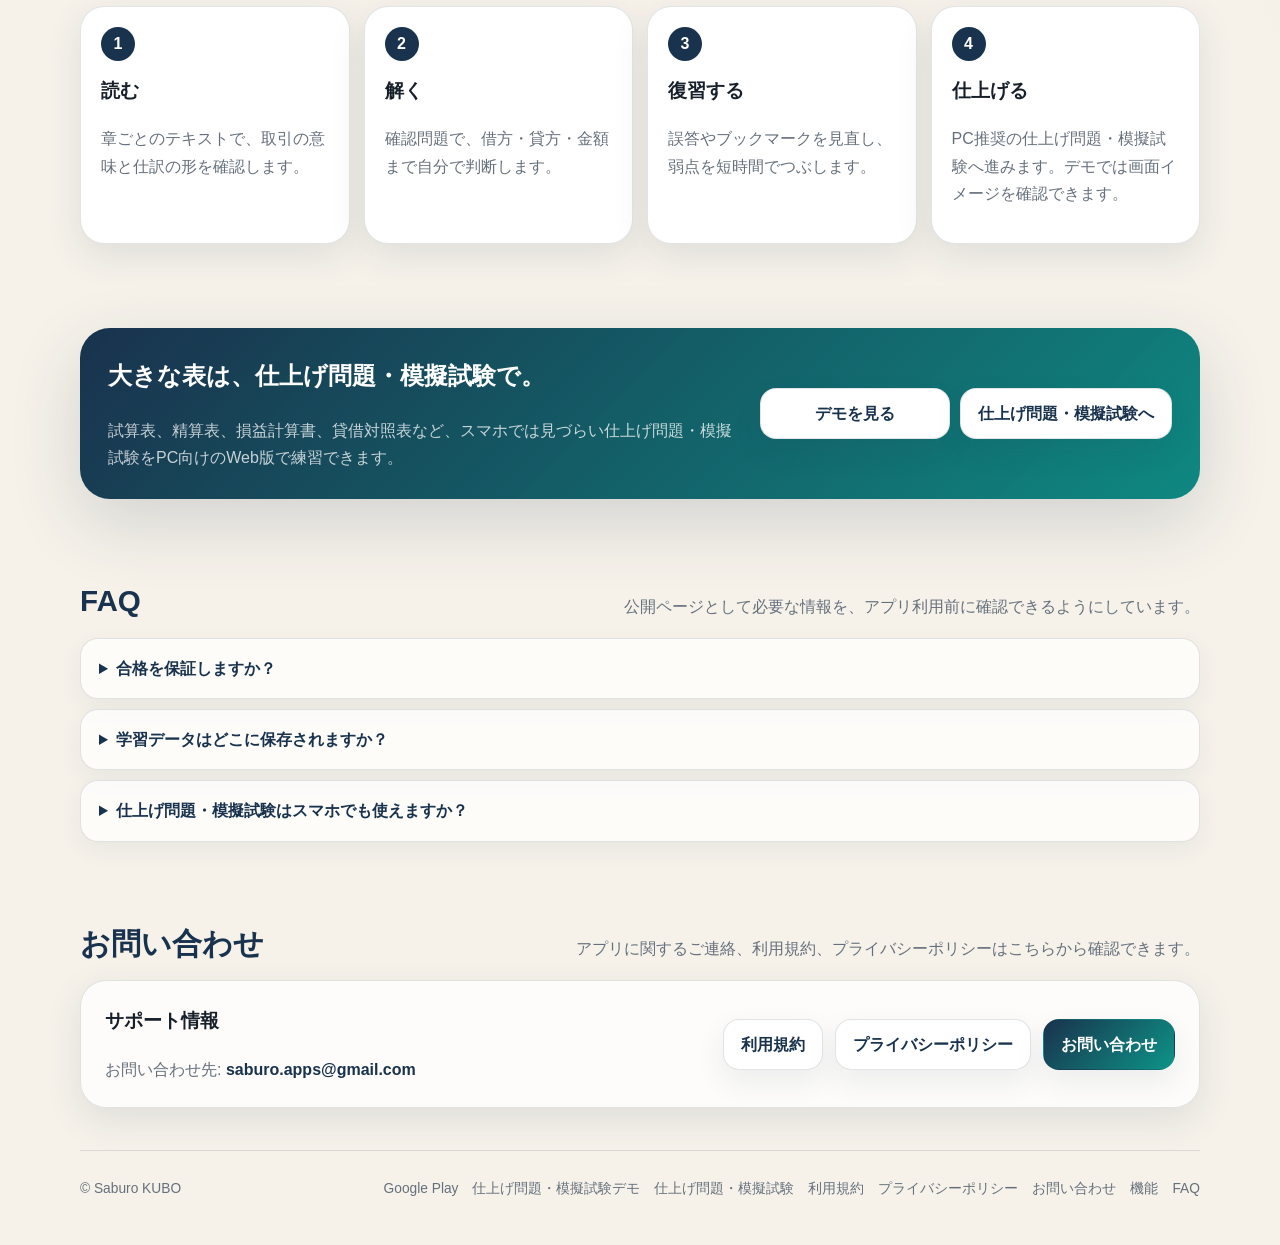
==== commit cce3785e: "Rename web practice to final exams" ====
--- a/app.html
+++ b/app.html
@@ -8,7 +8,7 @@
     <title>簿記3Q | スマホで学べる日商簿記3級アプリ</title>
     <meta
       name="description"
-      content="簿記3Qは、日商簿記3級をスマホで基礎から学べる学習アプリです。カリキュラム学習、確認問題、復習、ブックマーク、Web実践練習への導線を備えています。"
+      content="簿記3Qは、日商簿記3級をスマホで基礎から学べる学習アプリです。カリキュラム学習、確認問題、復習、ブックマーク、仕上げ問題・模擬試験への導線を備えています。"
     >
     <style>
       :root {
@@ -810,7 +810,7 @@
       <nav class="nav" aria-label="ページ内ナビゲーション">
         <a href="#features">機能</a>
         <a href="#flow">学習の流れ</a>
-        <a href="#practice">Web実践練習</a>
+        <a href="#practice">仕上げ問題・模擬試験</a>
         <a href="terms.html">利用規約</a>
         <a href="privacy.html">プライバシー</a>
         <a href="mailto:saburo.apps@gmail.com?subject=%E7%B0%BF%E8%A8%983Q%E3%81%AE%E3%81%8A%E5%95%8F%E3%81%84%E5%90%88%E3%82%8F%E3%81%9B&body=web%E3%82%B5%E3%82%A4%E3%83%88%E3%81%8B%E3%82%89%E3%81%AE%E3%81%8A%E5%95%8F%E3%81%84%E5%90%88%E3%82%8F%E3%81%9B%0A%E4%BB%A5%E4%B8%8B%E3%81%AE%E5%86%85%E5%AE%B9%E3%81%8C%E5%88%86%E3%81%8B%E3%82%8A%E3%81%BE%E3%81%97%E3%81%9F%E3%82%89%E3%81%8A%E7%9F%A5%E3%82%89%E3%81%9B%E3%81%8F%E3%81%A0%E3%81%95%E3%81%84%0A%E3%82%A2%E3%83%97%E3%83%AA%E5%90%8D%EF%BC%9A%E7%B0%BF%E8%A8%983Q%0A%E3%82%A2%E3%83%97%E3%83%AA%E3%83%90%E3%83%BC%E3%82%B8%E3%83%A7%E3%83%B3%EF%BC%9A%0A%E7%AB%AF%E6%9C%AB%EF%BC%9A%0AOS%EF%BC%9A">お問い合わせ</a>
@@ -829,11 +829,11 @@
           <h1 id="hero-title">簿記3Q</h1>
           <p class="hero-copy">
             仕訳の考え方から帳簿・決算まで、日商簿記3級の学習を「読む、解く、復習する」の順番に整理。
-            スキマ時間はアプリで基礎固め、仕上げはWeb実践練習で本番形式に近づけます。
+            スキマ時間はアプリで基礎固め、仕上げはPC版の仕上げ問題・模擬試験で本番形式に近づけます。
           </p>
           <div class="cta-row">
             <a class="button primary" href="https://play.google.com/store/search?q=%E7%B0%BF%E8%A8%983Q&c=apps">Google Playで見る</a>
-            <a class="button" href="demo.html">Web実践練習デモへ</a>
+            <a class="button" href="demo.html">仕上げ問題・模擬試験デモへ</a>
             <a class="button" href="index.html">仕上げ問題・模擬試験へ</a>
           </div>
           <div class="trust" aria-label="アプリの特徴">
@@ -923,7 +923,7 @@
           <article class="flow">
             <span class="flow-num">4</span>
             <h3>仕上げる</h3>
-            <p>PC推奨のWeb実践練習で、仕上げ問題・模擬試験へ進みます。デモでは画面イメージを確認できます。</p>
+            <p>PC推奨の仕上げ問題・模擬試験へ進みます。デモでは画面イメージを確認できます。</p>
           </article>
         </div>
       </section>
@@ -931,7 +931,7 @@
       <section id="practice" class="section" aria-labelledby="practice-title">
         <div class="practice-band">
           <div>
-            <h2 id="practice-title">大きな表は、Web実践練習で。</h2>
+            <h2 id="practice-title">大きな表は、仕上げ問題・模擬試験で。</h2>
             <p>試算表、精算表、損益計算書、貸借対照表など、スマホでは見づらい仕上げ問題・模擬試験をPC向けのWeb版で練習できます。</p>
           </div>
           <div class="practice-actions">
@@ -956,7 +956,7 @@
             <p>進捗、ブックマーク、復習履歴などは端末内に保存されます。ログインは不要です。</p>
           </details>
           <details>
-            <summary>Web実践練習はスマホでも使えますか？</summary>
+            <summary>仕上げ問題・模擬試験はスマホでも使えますか？</summary>
             <p>利用はできますが、表を使う問題が多いためPCなど大きな画面での利用をおすすめします。</p>
           </details>
         </div>
@@ -985,7 +985,7 @@
       <div>© Saburo KUBO</div>
       <div class="footer-links">
         <a href="https://play.google.com/store/search?q=%E7%B0%BF%E8%A8%983Q&c=apps">Google Play</a>
-        <a href="demo.html">Web実践練習デモ</a>
+        <a href="demo.html">仕上げ問題・模擬試験デモ</a>
         <a href="index.html">仕上げ問題・模擬試験</a>
         <a href="terms.html">利用規約</a>
         <a href="privacy.html">プライバシーポリシー</a>
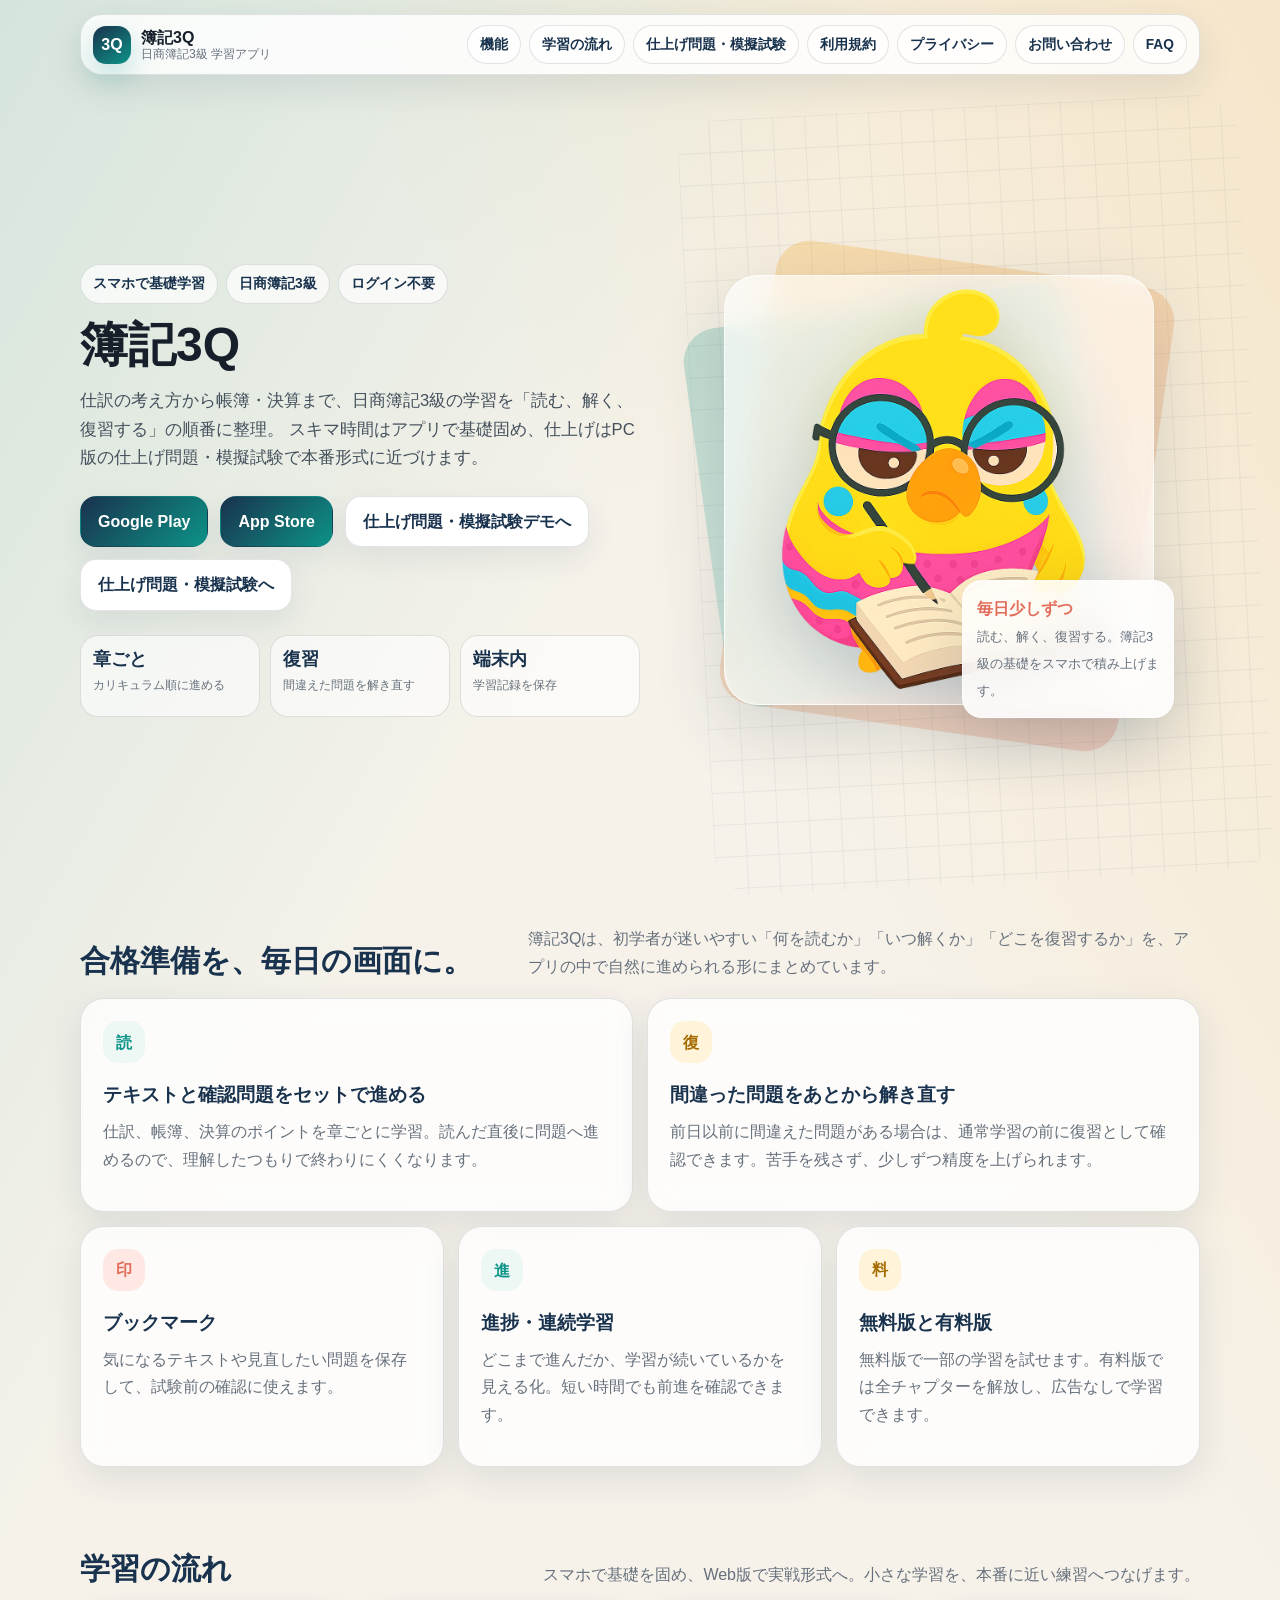
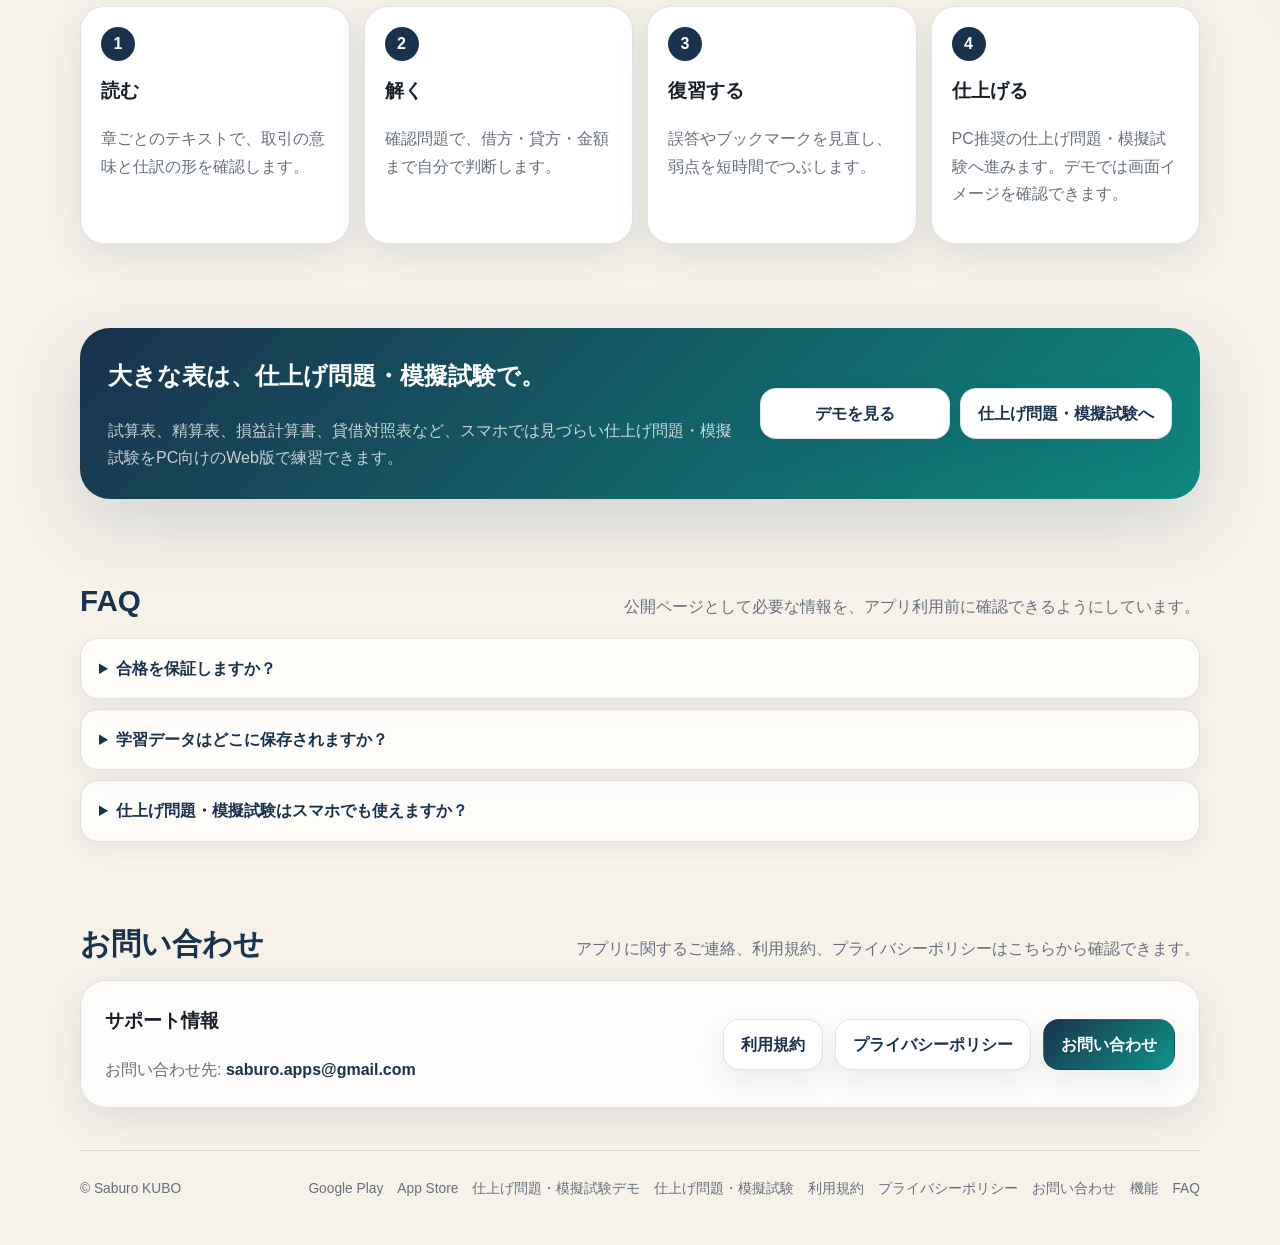
==== commit a44dca79: "Update shared web pages for Android and iOS app distribution. Add App Store links and platform-speci" ====
--- a/app.html
+++ b/app.html
@@ -8,7 +8,7 @@
     <title>簿記3Q | スマホで学べる日商簿記3級アプリ</title>
     <meta
       name="description"
-      content="簿記3Qは、日商簿記3級をスマホで基礎から学べる学習アプリです。カリキュラム学習、確認問題、復習、ブックマーク、仕上げ問題・模擬試験への導線を備えています。"
+      content="簿記3Qは、日商簿記3級をスマホで基礎から学べる学習アプリ（Android / iOS）です。カリキュラム学習、確認問題、復習、ブックマーク、仕上げ問題・模擬試験への導線を備えています。"
     >
     <style>
       :root {
@@ -832,7 +832,8 @@
             スキマ時間はアプリで基礎固め、仕上げはPC版の仕上げ問題・模擬試験で本番形式に近づけます。
           </p>
           <div class="cta-row">
-            <a class="button primary" href="https://play.google.com/store/search?q=%E7%B0%BF%E8%A8%983Q&c=apps">Google Playで見る</a>
+            <a class="button primary" href="https://play.google.com/store/search?q=%E7%B0%BF%E8%A8%983Q&c=apps">Google Play</a>
+            <a class="button primary" href="https://apps.apple.com/jp/search?term=%E7%B0%BF%E8%A8%983Q">App Store</a>
             <a class="button" href="demo.html">仕上げ問題・模擬試験デモへ</a>
             <a class="button" href="index.html">仕上げ問題・模擬試験へ</a>
           </div>
@@ -985,6 +986,7 @@
       <div>© Saburo KUBO</div>
       <div class="footer-links">
         <a href="https://play.google.com/store/search?q=%E7%B0%BF%E8%A8%983Q&c=apps">Google Play</a>
+        <a href="https://apps.apple.com/jp/search?term=%E7%B0%BF%E8%A8%983Q">App Store</a>
         <a href="demo.html">仕上げ問題・模擬試験デモ</a>
         <a href="index.html">仕上げ問題・模擬試験</a>
         <a href="terms.html">利用規約</a>
